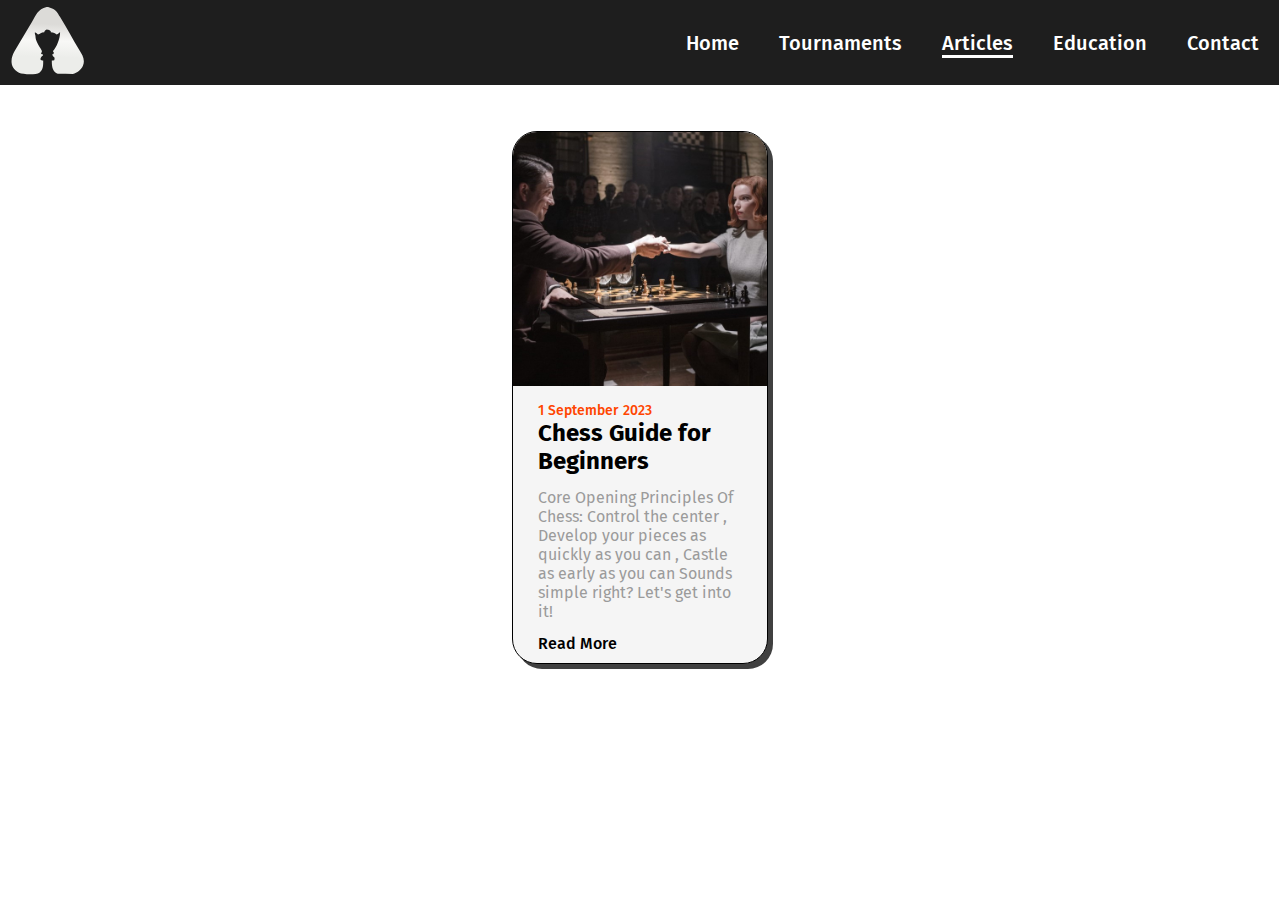
==== articles.html @ b55c7322 "first commit" ====
<!DOCTYPE html>
<html lang="en">

    <head>
        <meta charset="UTF-8" />
        <meta name="viewport" content="width=device-width, initial-scale=1.0" />
        <link rel="icon" href="./assets/icon.png" />
        <link rel="stylesheet" href="./css/navbar.css">
        <link rel="stylesheet" href="./css/articles.css" />
        <title>Contact Us</title>
    </head>

    <header>
        <div class="navbar">
            <a href="index.html">
                <img src="assets/Logo-white.svg" alt />
            </a>
            <ul>
                <li><a href="index.html">Home</a></li>
                <li><a href="tournaments.html">Tournaments</a></li>
                <li><a class="active">Articles</a></li>
                <li><a href="education.html">Education</a></li>
                <li><a href="contact.html">Contact</a></li>
            </ul>
        </div>
    </header>

    <body>
        <div class="container">
            <div class="article-container">
                <div class="article-box">
                    <a href="">
                        <img class="article-img" src="./assets/articles/beginners.jpeg"></img>
                        <p class="article-date">1 September 2023</p>
                        <h1 class="article-title">Chess Guide for Beginners</h1>
                        <p class="article-preview">Core Opening Principles Of Chess:
                            Control the center
                            , Develop your pieces as quickly as you can
                            , Castle as early as you can
                            Sounds simple right? Let's get into it!
                            </p>
                        <a href="" class="read-more">Read More</a>
                    </a>
                </div>      
            </div>
        </div>
        <script src="./js/"></script>
    </body>

</html>
---- css/navbar.css ----
@import url('https://fonts.googleapis.com/css2?family=Fira+Sans:wght@300;400;500;700&display=swap');
*{
    margin: 0;
    font-family: 'Fira Sans', sans-serif;
    font-weight: 300;
    box-sizing: border-box;
}

/*---------------------------------------- NAVBAR SECTION ----------------------------------------*/

.navbar{
    display: flex;
    justify-content: space-between;
    align-items: center;
    position: absolute;
    width: 99.9%;
    height: 85px;
}

.navbar img{
    padding-left: 10px;
    width: 85px;
    height: 85px;
}

.navbar ul{
    display: flex;
    justify-content: flex-end;
    align-items: center;
    padding: 0;
    width: 50%;
    height: 100%;
}

.navbar ul li{
    display: inline;
    text-align: center;
    margin: 0 20px;
}

.navbar ul li a{
    cursor: pointer;
    font-weight: 500;
    color: white;
    font-size: 20px;
    height: 100%;
    width: 100%;
    text-decoration: none;
}
.navbar ul li .active{
    border-bottom: 3px solid white;
}
.navbar ul li a:hover{
    border-bottom: 3px solid white;
    transition: 0.1s ease-in;
}
---- css/articles.css ----
.navbar{
    background-color: rgb(30, 30, 30);
    z-index: 1;
}
.navbar ul li a{
    color: white;
}
.navbar ul li .active{
    border-bottom: 3px solid white;
}
.navbar ul li a:hover{
    border-bottom: 3px solid white;
    transition: 0.1s ease-in;
}

.container{
    display: flex;
    justify-content: center;
    align-items: center;
    height: 100%;
    width: 100%;
    padding-top: 85px;
}

.article-container{
    display: flex;
    justify-content: space-around;
    flex-wrap: wrap;
    height: 100%;
    width: 80%;
    margin-top: 2%;
}

.article-box{
    display: flex;
    flex-direction: column;
    align-items: flex-start;
    height: 80%;
    width: 25%;
    margin: 2%;
    border: 1px solid black;
    border-radius: 25px;
    box-shadow: 5px 5px rgb(0, 0, 0, 0.75);
    padding-bottom: 1%;
    background-color: whitesmoke;
    overflow: hidden;
}
.article-box a{
    text-decoration: none;
}
.article-box:hover{
    transform: translateY(-3%);
}
.article-img{
    height: 60%;
    width: 100%;
    margin-bottom: 5%;
}

.article-date, .article-title, .article-preview, .read-more{
    padding: 0 10%;
}
.article-date{
    font-size: 14px;
    font-weight: 500;
    color: orangered;
}
.article-title{
    color: black;
    font-size: 24px;
    font-weight: 700;
    margin-bottom: 5%;
}
.article-preview{
    color: #9b9b9b;
    font-weight: 400;
    margin-bottom: 5%;
}
.read-more{
    text-decoration: none;
    color: black;
    font-weight: 500;
}
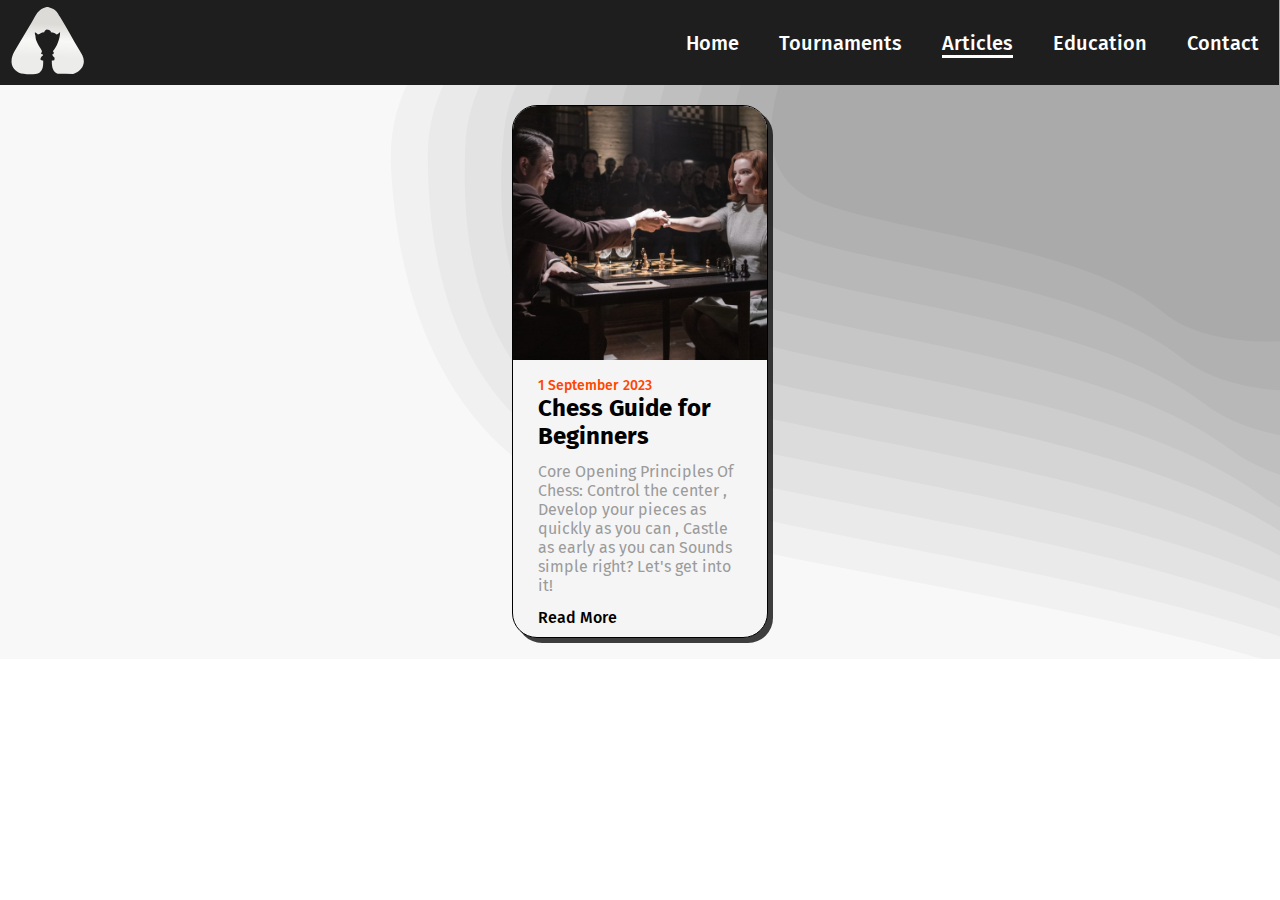
==== commit 6675ddc7: "Finished all desktop view pages" ====
--- a/articles.html
+++ b/articles.html
@@ -26,10 +26,16 @@
     </header>
 
     <body>
+        <div class="loader-container">
+            <div class="random">
+                <div class="unloaded"></div>
+                <div class="loaded"></div>
+            </div>
+        </div>
         <div class="container">
             <div class="article-container">
                 <div class="article-box">
-                    <a href="">
+                    <a href="/articles/beginners.html">
                         <img class="article-img" src="./assets/articles/beginners.jpeg"></img>
                         <p class="article-date">1 September 2023</p>
                         <h1 class="article-title">Chess Guide for Beginners</h1>
@@ -44,7 +50,7 @@
                 </div>      
             </div>
         </div>
-        <script src="./js/"></script>
+        <script src="./js/loader.js"></script>
     </body>
 
 </html>--- a/css/navbar.css
+++ b/css/navbar.css
@@ -53,4 +53,41 @@
 .navbar ul li a:hover{
     border-bottom: 3px solid white;
     transition: 0.1s ease-in;
+}
+
+/*---------------------------------------- LOADER SECTION ----------------------------------------*/
+
+.loader-container{
+    position: fixed;
+    background-color: white;
+    display: flex;
+    align-items: center;
+    justify-content: center;
+    height: 100vh;
+    width: 100%;
+    z-index: 100;
+}
+.loader-container div{
+    width: 480px;
+    height: 256px;
+    position: absolute;
+}
+.random{
+    width: 480px;
+    height: 256px;
+    overflow: hidden;
+}
+.unloaded{
+    background: url(../assets/pawn-loader.svg) no-repeat;
+    background-size: contain;
+}
+.loaded{
+    background: url(../assets/pawn-loader-full.svg) no-repeat;
+    background-size: cover;
+    height: 256px;
+    animation: loading 3s linear none infinite;
+}
+@keyframes loading{
+    from{width: 0;}
+    to{width: 100%;}
 }--- a/css/articles.css
+++ b/css/articles.css
@@ -20,6 +20,9 @@
     height: 100%;
     width: 100%;
     padding-top: 85px;
+    background: url(../assets/default-background.svg) no-repeat;
+    background-size: cover;
+    background-color: #F8F8F8;
 }
 
 .article-container{
@@ -28,7 +31,6 @@
     flex-wrap: wrap;
     height: 100%;
     width: 80%;
-    margin-top: 2%;
 }
 
 .article-box{
@@ -49,7 +51,7 @@
     text-decoration: none;
 }
 .article-box:hover{
-    transform: translateY(-3%);
+    transform: translateY(-2%);
 }
 .article-img{
     height: 60%;
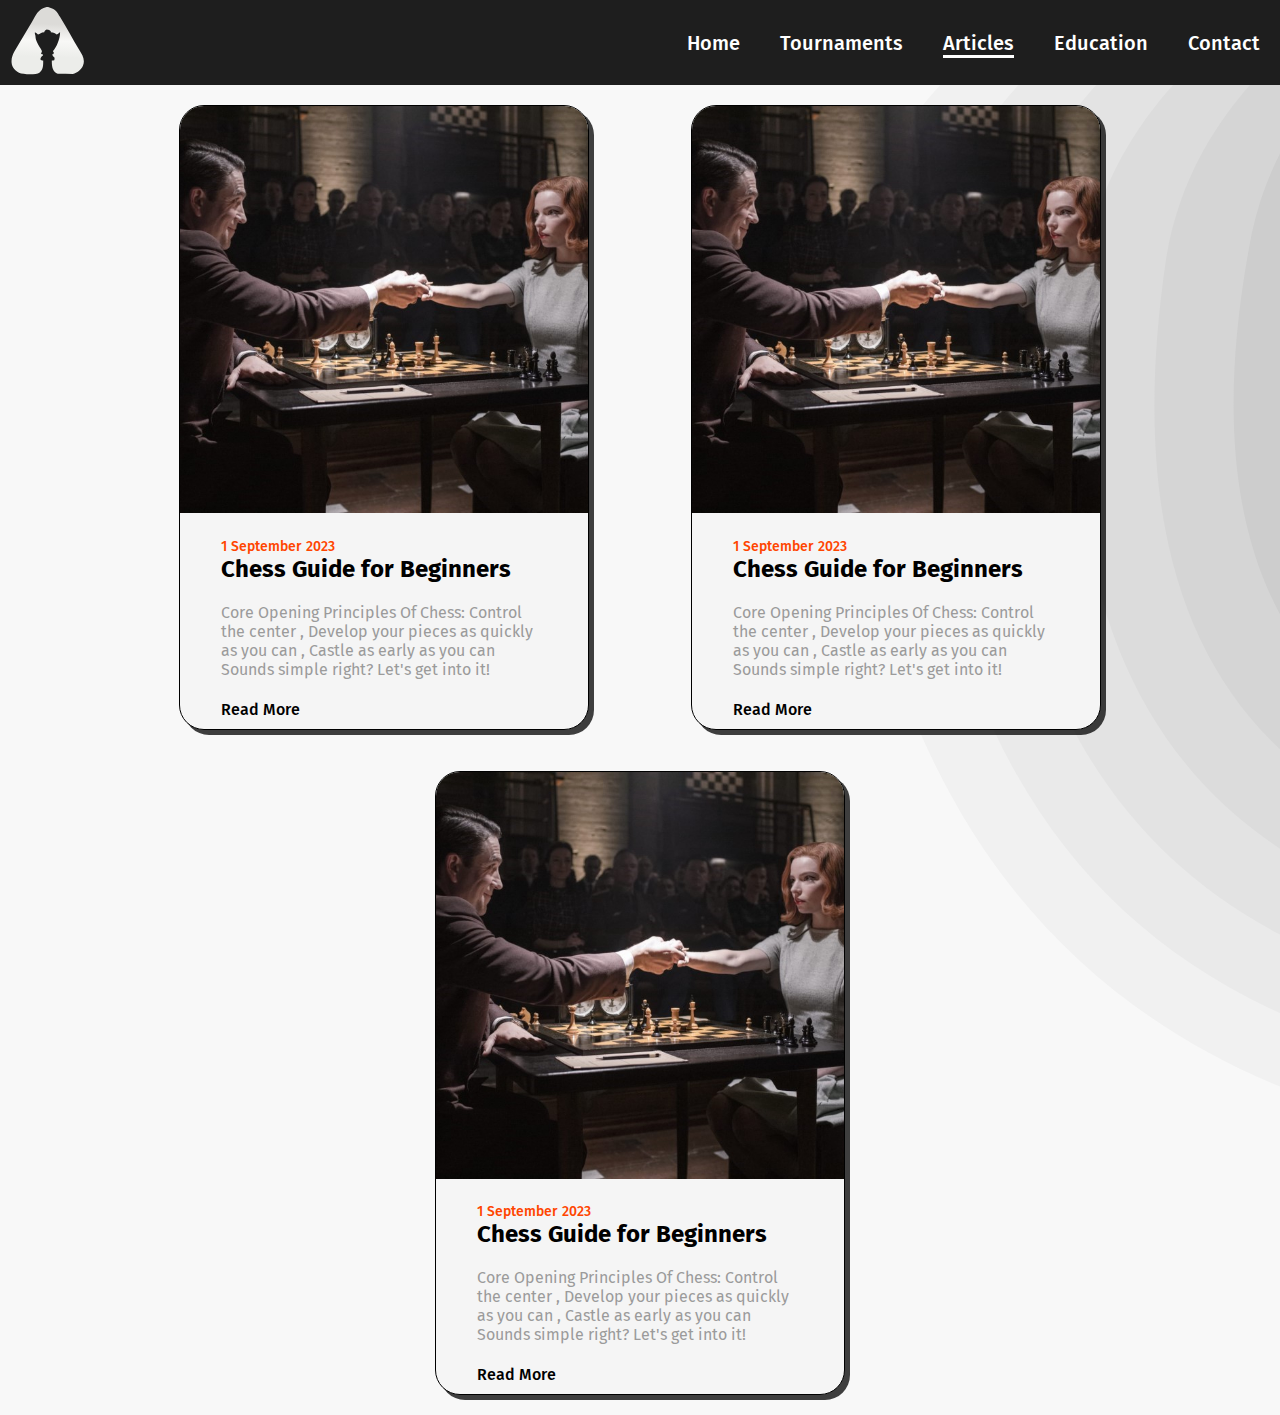
==== commit 40accbf2: "Small bug fixes" ====
--- a/articles.html
+++ b/articles.html
@@ -22,7 +22,18 @@
                 <li><a href="education.html">Education</a></li>
                 <li><a href="contact.html">Contact</a></li>
             </ul>
+            <button onclick="showSidebar()"><img src="./assets/hamburger_icon_white.svg" alt=""></button>
         </div>
+        <div class="sidebar" style="display: none;">
+            <ul>
+                <li><a href="index.html">Home</a></li>
+                <li><a href="tournaments.html">Tournaments</a></li>
+                <li><a class="active">Articles</a></li>
+                <li><a href="education.html">Education</a></li>
+                <li><a href="contact.html">Contact</a></li>
+            </ul>
+        </div>
+
     </header>
 
     <body>
@@ -48,6 +59,34 @@
                         <a href="" class="read-more">Read More</a>
                     </a>
                 </div>      
+                <div class="article-box">
+                    <a href="/articles/beginners.html">
+                        <img class="article-img" src="./assets/articles/beginners.jpeg"></img>
+                        <p class="article-date">1 September 2023</p>
+                        <h1 class="article-title">Chess Guide for Beginners</h1>
+                        <p class="article-preview">Core Opening Principles Of Chess:
+                            Control the center
+                            , Develop your pieces as quickly as you can
+                            , Castle as early as you can
+                            Sounds simple right? Let's get into it!
+                            </p>
+                        <a href="" class="read-more">Read More</a>
+                    </a>
+                </div>      
+                <div class="article-box">
+                    <a href="/articles/beginners.html">
+                        <img class="article-img" src="./assets/articles/beginners.jpeg"></img>
+                        <p class="article-date">1 September 2023</p>
+                        <h1 class="article-title">Chess Guide for Beginners</h1>
+                        <p class="article-preview">Core Opening Principles Of Chess:
+                            Control the center
+                            , Develop your pieces as quickly as you can
+                            , Castle as early as you can
+                            Sounds simple right? Let's get into it!
+                            </p>
+                        <a href="" class="read-more">Read More</a>
+                    </a>
+                </div>      
             </div>
         </div>
         <script src="./js/loader.js"></script>
--- a/css/navbar.css
+++ b/css/navbar.css
@@ -13,8 +13,9 @@
     justify-content: space-between;
     align-items: center;
     position: absolute;
-    width: 99.9%;
+    width: 100%;
     height: 85px;
+    z-index: 3;
 }
 
 .navbar img{
@@ -55,6 +56,70 @@
     transition: 0.1s ease-in;
 }
 
+/*---------------------------------------- SIDEBAR SECTION ----------------------------------------*/
+
+.navbar button{
+    display: none;
+    height: 100%;
+    background: none;
+    outline: none;
+    border: none;
+    cursor: pointer;
+}
+
+@media screen and (max-width: 700px){
+    .navbar{
+        position: fixed;
+    }
+    .navbar button{
+        display: block;
+    }
+    .navbar ul{
+        display: none;
+    }
+    
+}
+
+.sidebar{
+    z-index: 1;
+    top: 85px;
+    position: fixed;
+    right: 0;
+    width: 70%;
+    height: 100vh;
+    background-color: rgb(30, 30, 30);
+}
+.sidebar ul{
+    display: flex;
+    flex-direction: column;
+    list-style: none;
+    width: 100%;
+    height: 100%;
+    padding: 0;
+}
+.sidebar ul li{
+    display: flex;
+    align-items: center;
+    justify-content: center;
+    width: 100%;
+    height: 10%;
+}
+.sidebar ul li a{
+    display: flex;
+    align-items: center;
+    justify-content: center;
+    width: 100%;
+    height: 100%;
+    color: white;
+    font-size: 24px;
+    font-weight: 500;
+    text-decoration: none;
+    cursor: pointer;
+}
+.sidebar ul li a:hover, .sidebar .active{
+    background-color: rgb(50, 50, 50);
+}
+
 /*---------------------------------------- LOADER SECTION ----------------------------------------*/
 
 .loader-container{
@@ -73,8 +138,8 @@
     position: absolute;
 }
 .random{
-    width: 480px;
-    height: 256px;
+    width: 50%;
+    height: 50%;
     overflow: hidden;
 }
 .unloaded{
@@ -90,4 +155,10 @@
 @keyframes loading{
     from{width: 0;}
     to{width: 100%;}
+}
+
+@media screen and (max-width: 550px) {
+    .random{
+        transform: scale(50%);
+    }
 }--- a/css/articles.css
+++ b/css/articles.css
@@ -11,6 +11,10 @@
 .navbar ul li a:hover{
     border-bottom: 3px solid white;
     transition: 0.1s ease-in;
+}
+
+html{
+    background-color: #F8F8F8;
 }
 
 .container{
@@ -83,3 +87,19 @@
     color: black;
     font-weight: 500;
 }
+
+@media screen and (max-width:1350px) {
+    .article-box{
+        width: 40%;
+    }
+}
+
+@media screen and (max-width: 700px) {
+    .article-container{
+        flex-direction: column;
+        align-items: center;
+    }
+    .article-box{
+        width: 90%;
+    }
+}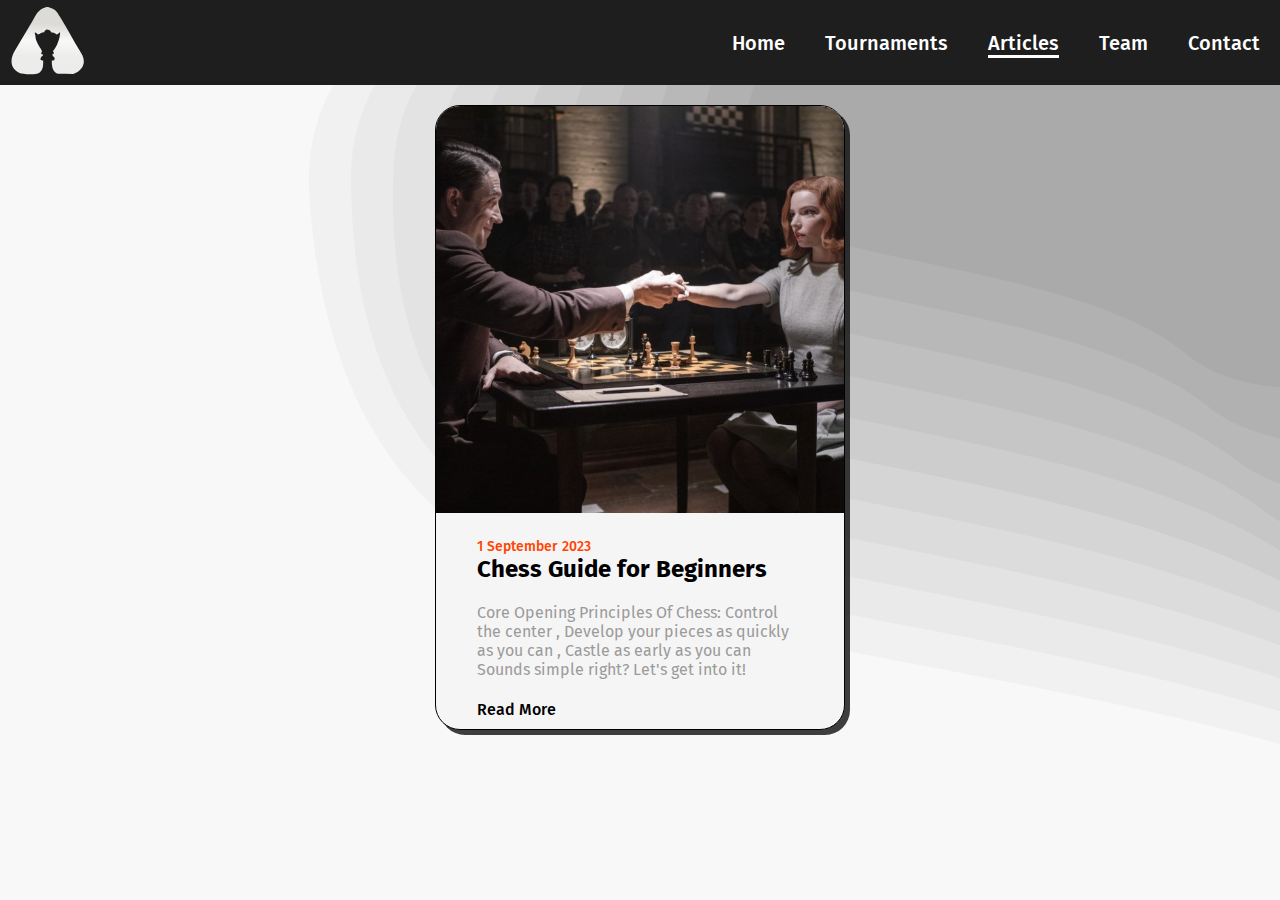
==== commit a6f32b3c: "Finished website" ====
--- a/articles.html
+++ b/articles.html
@@ -19,7 +19,7 @@
                 <li><a href="index.html">Home</a></li>
                 <li><a href="tournaments.html">Tournaments</a></li>
                 <li><a class="active">Articles</a></li>
-                <li><a href="education.html">Education</a></li>
+                <li><a href="team.html">Team</a></li>
                 <li><a href="contact.html">Contact</a></li>
             </ul>
             <button onclick="showSidebar()"><img src="./assets/hamburger_icon_white.svg" alt=""></button>
@@ -29,7 +29,7 @@
                 <li><a href="index.html">Home</a></li>
                 <li><a href="tournaments.html">Tournaments</a></li>
                 <li><a class="active">Articles</a></li>
-                <li><a href="education.html">Education</a></li>
+                <li><a href="team.html">Team</a></li>
                 <li><a href="contact.html">Contact</a></li>
             </ul>
         </div>
@@ -58,35 +58,7 @@
                             </p>
                         <a href="" class="read-more">Read More</a>
                     </a>
-                </div>      
-                <div class="article-box">
-                    <a href="/articles/beginners.html">
-                        <img class="article-img" src="./assets/articles/beginners.jpeg"></img>
-                        <p class="article-date">1 September 2023</p>
-                        <h1 class="article-title">Chess Guide for Beginners</h1>
-                        <p class="article-preview">Core Opening Principles Of Chess:
-                            Control the center
-                            , Develop your pieces as quickly as you can
-                            , Castle as early as you can
-                            Sounds simple right? Let's get into it!
-                            </p>
-                        <a href="" class="read-more">Read More</a>
-                    </a>
-                </div>      
-                <div class="article-box">
-                    <a href="/articles/beginners.html">
-                        <img class="article-img" src="./assets/articles/beginners.jpeg"></img>
-                        <p class="article-date">1 September 2023</p>
-                        <h1 class="article-title">Chess Guide for Beginners</h1>
-                        <p class="article-preview">Core Opening Principles Of Chess:
-                            Control the center
-                            , Develop your pieces as quickly as you can
-                            , Castle as early as you can
-                            Sounds simple right? Let's get into it!
-                            </p>
-                        <a href="" class="read-more">Read More</a>
-                    </a>
-                </div>      
+                </div>                    
             </div>
         </div>
         <script src="./js/loader.js"></script>
--- a/css/articles.css
+++ b/css/articles.css
@@ -25,6 +25,7 @@
     width: 100%;
     padding-top: 85px;
     background: url(../assets/default-background.svg) no-repeat;
+    background-position: center;
     background-size: cover;
     background-color: #F8F8F8;
 }
